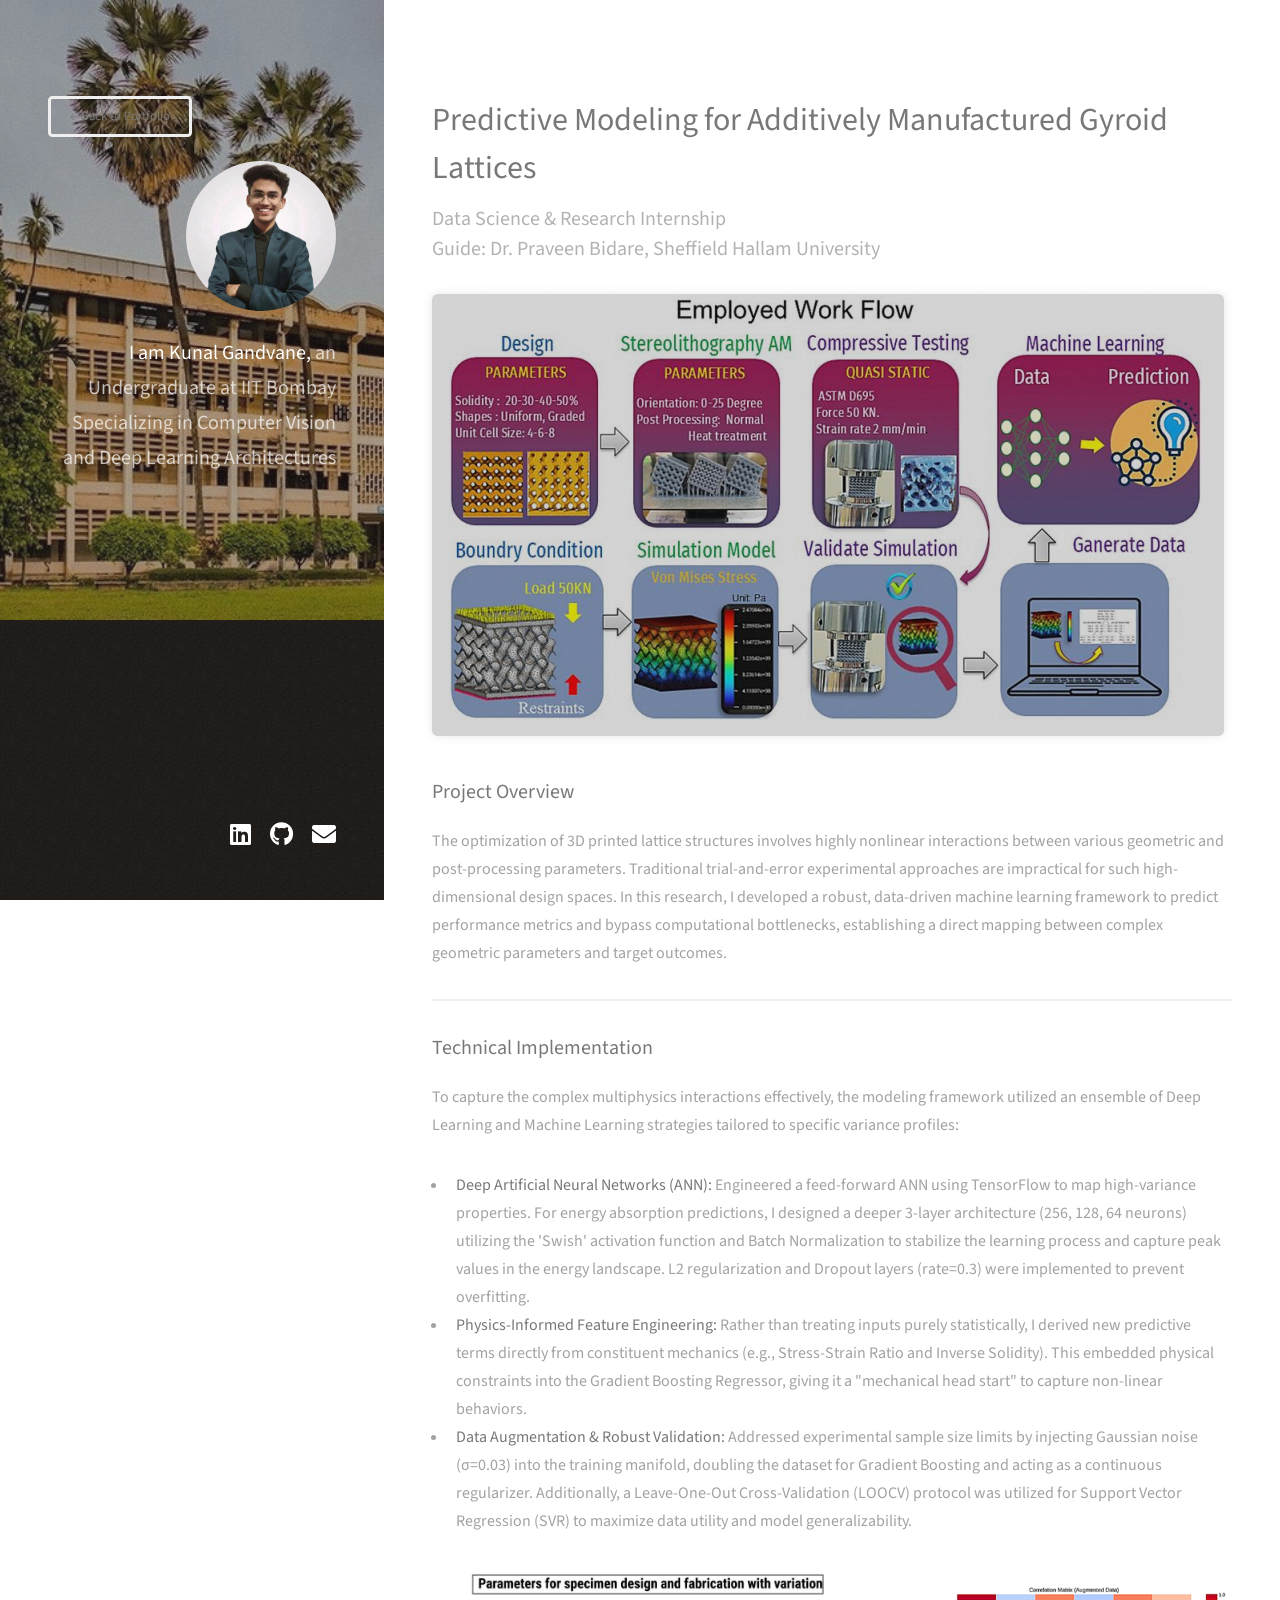
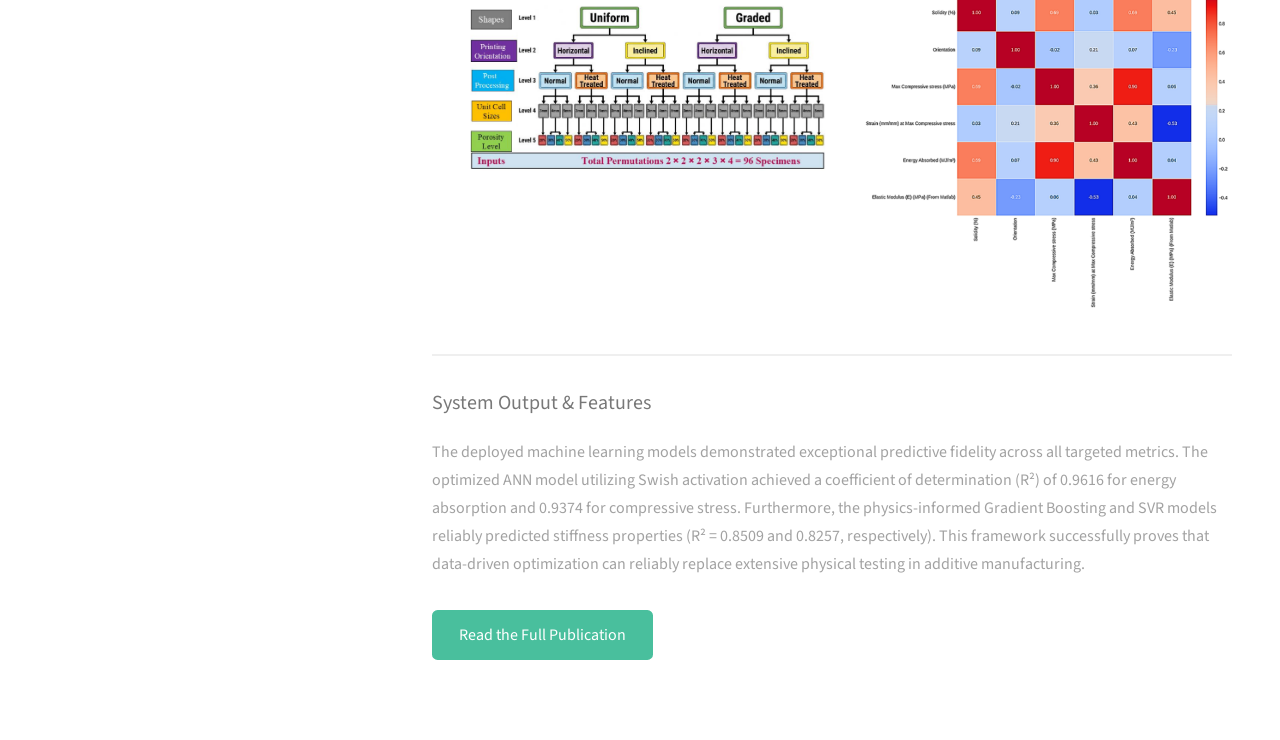
==== gyroid-project.html @ 5ea15cc7 "Moved template files to the root directory" ====
<!DOCTYPE HTML>
<html>
    <head>
        <title>Predictive Modeling for Gyroid Lattices - Kunal Gandvane</title>
        <meta charset="utf-8" />
        <meta name="viewport" content="width=device-width, initial-scale=1, user-scalable=no" />
        <link rel="stylesheet" href="assets/css/main.css" />
    </head>
    <body class="is-preload">

        <header id="header">
            <div class="inner">
                <ul class="actions" style="margin-bottom: 1.5em;">
                    <li><a href="index.html" class="button small">← Back to Portfolio</a></li>
                </ul>
                <a href="index.html" class="image avatar"><img src="images/avatar.png" alt="Kunal Gandvane" style="width: 150px; height: 150px;" /></a>
                <h1><strong>I am Kunal Gandvane,</strong><br />
                an Undergraduate at IIT Bombay<br />
                Specializing in Computer Vision and Deep Learning Architectures</h1>
                <br>
            </div>
        </header>

        <div id="main">
            <section id="one">
                <header class="major">
                    <h2>Predictive Modeling for Additively Manufactured Gyroid Lattices</h2>
                    <p>Data Science & Research Internship<br />
                    Guide: Dr. Praveen Bidare, Sheffield Hallam University</p>
                </header>
                
                <span class="image main" style="margin-bottom: 2em;">
                    <img src="images/gyroid_ml_workflow.png" alt="Machine Learning Workflow for Gyroid Lattices" style="border-radius: 0.35em; box-shadow: 0 0 10px rgba(0,0,0,0.1  );" />
                </span>
                
                <h3>Project Overview</h3>
                <p>The optimization of 3D printed lattice structures involves highly nonlinear interactions between various geometric and post-processing parameters. Traditional trial-and-error experimental approaches are impractical for such high-dimensional design spaces. In this research, I developed a robust, data-driven machine learning framework to predict performance metrics and bypass computational bottlenecks, establishing a direct mapping between complex geometric parameters and target outcomes.</p>
                
                <hr />

                <h3>Technical Implementation</h3>
                <p>To capture the complex multiphysics interactions effectively, the modeling framework utilized an ensemble of Deep Learning and Machine Learning strategies tailored to specific variance profiles:</p>
                
                <ul>
                    <li><strong>Deep Artificial Neural Networks (ANN):</strong> Engineered a feed-forward ANN using TensorFlow to map high-variance properties. For energy absorption predictions, I designed a deeper 3-layer architecture (256, 128, 64 neurons) utilizing the 'Swish' activation function and Batch Normalization to stabilize the learning process and capture peak values in the energy landscape. L2 regularization and Dropout layers (rate=0.3) were implemented to prevent overfitting.</li>
                    <li><strong>Physics-Informed Feature Engineering:</strong> Rather than treating inputs purely statistically, I derived new predictive terms directly from constituent mechanics (e.g., Stress-Strain Ratio and Inverse Solidity). This embedded physical constraints into the Gradient Boosting Regressor, giving it a "mechanical head start" to capture non-linear behaviors.</li>
                    <li><strong>Data Augmentation & Robust Validation:</strong> Addressed experimental sample size limits by injecting Gaussian noise (&sigma;=0.03) into the training manifold, doubling the dataset for Gradient Boosting and acting as a continuous regularizer. Additionally, a Leave-One-Out Cross-Validation (LOOCV) protocol was utilized for Support Vector Regression (SVR) to maximize data utility and model generalizability.</li>
                </ul>

                <div class="row" style="margin: 2em 0;">
                    <div class="col-6 col-12-small">
                        <img src="images/winter.png" alt="ANN Architecture Schematic" style="width: 100%; border-radius: 0.35em;" />
                    </div>
                    <div class="col-6 col-12-small">
                        <img src="images/wint.png" alt="Pearson Correlation Matrix" style="width: 100%; border-radius: 0.35em;" />
                    </div>
                </div>

                <hr />

                <h3>System Output & Features</h3>
                <p>The deployed machine learning models demonstrated exceptional predictive fidelity across all targeted metrics. The optimized ANN model utilizing Swish activation achieved a coefficient of determination (R&sup2;) of 0.9616 for energy absorption and 0.9374 for compressive stress. Furthermore, the physics-informed Gradient Boosting and SVR models reliably predicted stiffness properties (R&sup2; = 0.8509 and 0.8257, respectively). This framework successfully proves that data-driven optimization can reliably replace extensive physical testing in additive manufacturing.</p>

                <ul class="actions">
                    <li><a href="#" class="button primary">Read the Full Publication</a></li>
                </ul>
            </section>
        </div>

        <footer id="footer">
            <div class="inner">
                <ul class="icons">
                    <li><a href="https://linkedin.com/in/kunal-gandvane-b28062346" target="_blank" class="icon brands fa-linkedin"><span class="label">LinkedIn</span></a></li>
                    <li><a href="https://github.com/webserver105" target="_blank" class="icon brands fa-github"><span class="label">Github</span></a></li>
                    <li><a href="mailto:kunal7sr@gmail.com" class="icon solid fa-envelope"><span class="label">Email</span></a></li>
                </ul>
            </div>
        </footer>

        <script src="assets/js/jquery.min.js"></script>
        <script src="assets/js/jquery.poptrox.min.js"></script>
        <script src="assets/js/browser.min.js"></script>
        <script src="assets/js/breakpoints.min.js"></script>
        <script src="assets/js/util.js"></script>
        <script src="assets/js/main.js"></script>

    </body>
</html>
---- assets/css/main.css ----
@import url("fontawesome-all.min.css");
@import url("https://fonts.googleapis.com/css?family=Source+Sans+Pro:400,400italic");

/*
	Strata by HTML5 UP
	html5up.net | @ajlkn
	Free for personal and commercial use under the CCA 3.0 license (html5up.net/license)
*/

html, body, div, span, applet, object,
iframe, h1, h2, h3, h4, h5, h6, p, blockquote,
pre, a, abbr, acronym, address, big, cite,
code, del, dfn, em, img, ins, kbd, q, s, samp,
small, strike, strong, sub, sup, tt, var, b,
u, i, center, dl, dt, dd, ol, ul, li, fieldset,
form, label, legend, table, caption, tbody,
tfoot, thead, tr, th, td, article, aside,
canvas, details, embed, figure, figcaption,
footer, header, hgroup, menu, nav, output, ruby,
section, summary, time, mark, audio, video {
	margin: 0;
	padding: 0;
	border: 0;
	font-size: 100%;
	font: inherit;
	vertical-align: baseline;}

article, aside, details, figcaption, figure,
footer, header, hgroup, menu, nav, section {
	display: block;}

body {
	line-height: 1;
}

ol, ul {
	list-style: none;
}

blockquote, q {
	quotes: none;
}

	blockquote:before, blockquote:after, q:before, q:after {
		content: '';
		content: none;
	}

table {
	border-collapse: collapse;
	border-spacing: 0;
}

body {
	-webkit-text-size-adjust: none;
}

mark {
	background-color: transparent;
	color: inherit;
}

input::-moz-focus-inner {
	border: 0;
	padding: 0;
}

input, select, textarea {
	-moz-appearance: none;
	-webkit-appearance: none;
	-ms-appearance: none;
	appearance: none;
}

/* Basic */

	html {
		box-sizing: border-box;
	}

	*, *:before, *:after {
		box-sizing: inherit;
	}

	body {
		background: #fff;
	}

		body.is-preload *, body.is-preload *:before, body.is-preload *:after {
			-moz-animation: none !important;
			-webkit-animation: none !important;
			-ms-animation: none !important;
			animation: none !important;
			-moz-transition: none !important;
			-webkit-transition: none !important;
			-ms-transition: none !important;
			transition: none !important;
		}

	body, input, select, textarea {
		color: #a2a2a2;
		font-family: "Source Sans Pro", Helvetica, sans-serif;
		font-size: 16pt;
		font-weight: 400;
		line-height: 1.75em;
	}

	a {
		-moz-transition: color 0.2s ease-in-out, border-color 0.2s ease-in-out;
		-webkit-transition: color 0.2s ease-in-out, border-color 0.2s ease-in-out;
		-ms-transition: color 0.2s ease-in-out, border-color 0.2s ease-in-out;
		transition: color 0.2s ease-in-out, border-color 0.2s ease-in-out;
		border-bottom: dotted 1px;
		color: #49bf9d;
		text-decoration: none;
	}

		a:hover {
			border-bottom-color: transparent;
			color: #49bf9d !important;
			text-decoration: none;
		}

	strong, b {
		color: #787878;
		font-weight: 400;
	}

	em, i {
		font-style: italic;
	}

	p {
		margin: 0 0 2em 0;
	}

	h1, h2, h3, h4, h5, h6 {
		color: #787878;
		font-weight: 400;
		line-height: 1em;
		margin: 0 0 1em 0;
	}

		h1 a, h2 a, h3 a, h4 a, h5 a, h6 a {
			color: inherit;
			text-decoration: none;
		}

	h1 {
		font-size: 2em;
		line-height: 1.5em;
	}

	h2 {
		font-size: 1.5em;
		line-height: 1.5em;
	}

	h3 {
		font-size: 1.25em;
		line-height: 1.5em;
	}

	h4 {
		font-size: 1.1em;
		line-height: 1.5em;
	}

	h5 {
		font-size: 0.9em;
		line-height: 1.5em;
	}

	h6 {
		font-size: 0.7em;
		line-height: 1.5em;
	}

	sub {
		font-size: 0.8em;
		position: relative;
		top: 0.5em;
	}

	sup {
		font-size: 0.8em;
		position: relative;
		top: -0.5em;
	}

	hr {
		border: 0;
		border-bottom: solid 2px #efefef;
		margin: 2em 0;
	}

		hr.major {
			margin: 3em 0;
		}

	blockquote {
		border-left: solid 6px #efefef;
		font-style: italic;
		margin: 0 0 2em 0;
		padding: 0.5em 0 0.5em 1.5em;
	}

	code {
		background: #f7f7f7;
		border-radius: 0.35em;
		border: solid 2px #efefef;
		font-family: "Courier New", monospace;
		font-size: 0.9em;
		margin: 0 0.25em;
		padding: 0.25em 0.65em;
	}

	pre {
		-webkit-overflow-scrolling: touch;
		font-family: "Courier New", monospace;
		font-size: 0.9em;
		margin: 0 0 2em 0;
	}

		pre code {
			display: block;
			line-height: 1.75em;
			padding: 1em 1.5em;
			overflow-x: auto;
		}

	.align-left {
		text-align: left;
	}

	.align-center {
		text-align: center;
	}

	.align-right {
		text-align: right;
	}

/* Container */

	.container {
		margin: 0 auto;
		max-width: calc(100% - 4em);
		width: 100%;
	}

		.container.xsmall {
			width: 25%;
		}

		.container.small {
			width: 50%;
		}

		.container.medium {
			width: 75%;
		}

		.container.large {
			width: 125%;
		}

		.container.xlarge {
			width: 150%;
		}

		.container.max {
			width: 100%;
		}

		@media screen and (max-width: 980px) {

			.container {
				width: 100% !important;
				max-width: 100% !important;
			}

		}

		@media screen and (max-width: 480px) {

			.container {
				max-width: calc(100% - 3em);
			}

		}

/* Row */

	.row {
		display: flex;
		flex-wrap: wrap;
		box-sizing: border-box;
		align-items: stretch;
	}

		.row > * {
			box-sizing: border-box;
		}

		.row.gtr-uniform > * > :last-child {
			margin-bottom: 0;
		}

		.row.aln-left {
			justify-content: flex-start;
		}

		.row.aln-center {
			justify-content: center;
		}

		.row.aln-right {
			justify-content: flex-end;
		}

		.row.aln-top {
			align-items: flex-start;
		}

		.row.aln-middle {
			align-items: center;
		}

		.row.aln-bottom {
			align-items: flex-end;
		}

		.row > .imp {
			order: -1;
		}

		.row > .col-1 {
			width: 8.33333%;
		}

		.row > .off-1 {
			margin-left: 8.33333%;
		}

		.row > .col-2 {
			width: 16.66667%;
		}

		.row > .off-2 {
			margin-left: 16.66667%;
		}

		.row > .col-3 {
			width: 25%;
		}

		.row > .off-3 {
			margin-left: 25%;
		}

		.row > .col-4 {
			width: 33.33333%;
		}

		.row > .off-4 {
			margin-left: 33.33333%;
		}

		.row > .col-5 {
			width: 41.66667%;
		}

		.row > .off-5 {
			margin-left: 41.66667%;
		}

		.row > .col-6 {
			width: 50%;
		}

		.row > .off-6 {
			margin-left: 50%;
		}

		.row > .col-7 {
			width: 58.33333%;
		}

		.row > .off-7 {
			margin-left: 58.33333%;
		}

		.row > .col-8 {
			width: 66.66667%;
		}

		.row > .off-8 {
			margin-left: 66.66667%;
		}

		.row > .col-9 {
			width: 75%;
		}

		.row > .off-9 {
			margin-left: 75%;
		}

		.row > .col-10 {
			width: 83.33333%;
		}

		.row > .off-10 {
			margin-left: 83.33333%;
		}

		.row > .col-11 {
			width: 91.66667%;
		}

		.row > .off-11 {
			margin-left: 91.66667%;
		}

		.row > .col-12 {
			width: 100%;
		}

		.row > .off-12 {
			margin-left: 100%;
		}

		.row.gtr-0 {
			margin-top: 0;
			margin-left: 0em;
		}

			.row.gtr-0 > * {
				padding: 0 0 0 0em;
			}

			.row.gtr-0.gtr-uniform {
				margin-top: 0em;
			}

				.row.gtr-0.gtr-uniform > * {
					padding-top: 0em;
				}

		.row.gtr-25 {
			margin-top: 0;
			margin-left: -0.625em;
		}

			.row.gtr-25 > * {
				padding: 0 0 0 0.625em;
			}

			.row.gtr-25.gtr-uniform {
				margin-top: -0.625em;
			}

				.row.gtr-25.gtr-uniform > * {
					padding-top: 0.625em;
				}

		.row.gtr-50 {
			margin-top: 0;
			margin-left: -1.25em;
		}

			.row.gtr-50 > * {
				padding: 0 0 0 1.25em;
			}

			.row.gtr-50.gtr-uniform {
				margin-top: -1.25em;
			}

				.row.gtr-50.gtr-uniform > * {
					padding-top: 1.25em;
				}

		.row {
			margin-top: 0;
			margin-left: -2.5em;
		}

			.row > * {
				padding: 0 0 0 2.5em;
			}

			.row.gtr-uniform {
				margin-top: -2.5em;
			}

				.row.gtr-uniform > * {
					padding-top: 2.5em;
				}

		.row.gtr-150 {
			margin-top: 0;
			margin-left: -3.75em;
		}

			.row.gtr-150 > * {
				padding: 0 0 0 3.75em;
			}

			.row.gtr-150.gtr-uniform {
				margin-top: -3.75em;
			}

				.row.gtr-150.gtr-uniform > * {
					padding-top: 3.75em;
				}

		.row.gtr-200 {
			margin-top: 0;
			margin-left: -5em;
		}

			.row.gtr-200 > * {
				padding: 0 0 0 5em;
			}

			.row.gtr-200.gtr-uniform {
				margin-top: -5em;
			}

				.row.gtr-200.gtr-uniform > * {
					padding-top: 5em;
				}

		@media screen and (max-width: 1800px) {

			.row {
				display: flex;
				flex-wrap: wrap;
				box-sizing: border-box;
				align-items: stretch;
			}

				.row > * {
					box-sizing: border-box;
				}

				.row.gtr-uniform > * > :last-child {
					margin-bottom: 0;
				}

				.row.aln-left {
					justify-content: flex-start;
				}

				.row.aln-center {
					justify-content: center;
				}

				.row.aln-right {
					justify-content: flex-end;
				}

				.row.aln-top {
					align-items: flex-start;
				}

				.row.aln-middle {
					align-items: center;
				}

				.row.aln-bottom {
					align-items: flex-end;
				}

				.row > .imp-xlarge {
					order: -1;
				}

				.row > .col-1-xlarge {
					width: 8.33333%;
				}

				.row > .off-1-xlarge {
					margin-left: 8.33333%;
				}

				.row > .col-2-xlarge {
					width: 16.66667%;
				}

				.row > .off-2-xlarge {
					margin-left: 16.66667%;
				}

				.row > .col-3-xlarge {
					width: 25%;
				}

				.row > .off-3-xlarge {
					margin-left: 25%;
				}

				.row > .col-4-xlarge {
					width: 33.33333%;
				}

				.row > .off-4-xlarge {
					margin-left: 33.33333%;
				}

				.row > .col-5-xlarge {
					width: 41.66667%;
				}

				.row > .off-5-xlarge {
					margin-left: 41.66667%;
				}

				.row > .col-6-xlarge {
					width: 50%;
				}

				.row > .off-6-xlarge {
					margin-left: 50%;
				}

				.row > .col-7-xlarge {
					width: 58.33333%;
				}

				.row > .off-7-xlarge {
					margin-left: 58.33333%;
				}

				.row > .col-8-xlarge {
					width: 66.66667%;
				}

				.row > .off-8-xlarge {
					margin-left: 66.66667%;
				}

				.row > .col-9-xlarge {
					width: 75%;
				}

				.row > .off-9-xlarge {
					margin-left: 75%;
				}

				.row > .col-10-xlarge {
					width: 83.33333%;
				}

				.row > .off-10-xlarge {
					margin-left: 83.33333%;
				}

				.row > .col-11-xlarge {
					width: 91.66667%;
				}

				.row > .off-11-xlarge {
					margin-left: 91.66667%;
				}

				.row > .col-12-xlarge {
					width: 100%;
				}

				.row > .off-12-xlarge {
					margin-left: 100%;
				}

				.row.gtr-0 {
					margin-top: 0;
					margin-left: 0em;
				}

					.row.gtr-0 > * {
						padding: 0 0 0 0em;
					}

					.row.gtr-0.gtr-uniform {
						margin-top: 0em;
					}

						.row.gtr-0.gtr-uniform > * {
							padding-top: 0em;
						}

				.row.gtr-25 {
					margin-top: 0;
					margin-left: -0.625em;
				}

					.row.gtr-25 > * {
						padding: 0 0 0 0.625em;
					}

					.row.gtr-25.gtr-uniform {
						margin-top: -0.625em;
					}

						.row.gtr-25.gtr-uniform > * {
							padding-top: 0.625em;
						}

				.row.gtr-50 {
					margin-top: 0;
					margin-left: -1.25em;
				}

					.row.gtr-50 > * {
						padding: 0 0 0 1.25em;
					}

					.row.gtr-50.gtr-uniform {
						margin-top: -1.25em;
					}

						.row.gtr-50.gtr-uniform > * {
							padding-top: 1.25em;
						}

				.row {
					margin-top: 0;
					margin-left: -2.5em;
				}

					.row > * {
						padding: 0 0 0 2.5em;
					}

					.row.gtr-uniform {
						margin-top: -2.5em;
					}

						.row.gtr-uniform > * {
							padding-top: 2.5em;
						}

				.row.gtr-150 {
					margin-top: 0;
					margin-left: -3.75em;
				}

					.row.gtr-150 > * {
						padding: 0 0 0 3.75em;
					}

					.row.gtr-150.gtr-uniform {
						margin-top: -3.75em;
					}

						.row.gtr-150.gtr-uniform > * {
							padding-top: 3.75em;
						}

				.row.gtr-200 {
					margin-top: 0;
					margin-left: -5em;
				}

					.row.gtr-200 > * {
						padding: 0 0 0 5em;
					}

					.row.gtr-200.gtr-uniform {
						margin-top: -5em;
					}

						.row.gtr-200.gtr-uniform > * {
							padding-top: 5em;
						}

		}

		@media screen and (max-width: 1280px) {

			.row {
				display: flex;
				flex-wrap: wrap;
				box-sizing: border-box;
				align-items: stretch;
			}

				.row > * {
					box-sizing: border-box;
				}

				.row.gtr-uniform > * > :last-child {
					margin-bottom: 0;
				}

				.row.aln-left {
					justify-content: flex-start;
				}

				.row.aln-center {
					justify-content: center;
				}

				.row.aln-right {
					justify-content: flex-end;
				}

				.row.aln-top {
					align-items: flex-start;
				}

				.row.aln-middle {
					align-items: center;
				}

				.row.aln-bottom {
					align-items: flex-end;
				}

				.row > .imp-large {
					order: -1;
				}

				.row > .col-1-large {
					width: 8.33333%;
				}

				.row > .off-1-large {
					margin-left: 8.33333%;
				}

				.row > .col-2-large {
					width: 16.66667%;
				}

				.row > .off-2-large {
					margin-left: 16.66667%;
				}

				.row > .col-3-large {
					width: 25%;
				}

				.row > .off-3-large {
					margin-left: 25%;
				}

				.row > .col-4-large {
					width: 33.33333%;
				}

				.row > .off-4-large {
					margin-left: 33.33333%;
				}

				.row > .col-5-large {
					width: 41.66667%;
				}

				.row > .off-5-large {
					margin-left: 41.66667%;
				}

				.row > .col-6-large {
					width: 50%;
				}

				.row > .off-6-large {
					margin-left: 50%;
				}

				.row > .col-7-large {
					width: 58.33333%;
				}

				.row > .off-7-large {
					margin-left: 58.33333%;
				}

				.row > .col-8-large {
					width: 66.66667%;
				}

				.row > .off-8-large {
					margin-left: 66.66667%;
				}

				.row > .col-9-large {
					width: 75%;
				}

				.row > .off-9-large {
					margin-left: 75%;
				}

				.row > .col-10-large {
					width: 83.33333%;
				}

				.row > .off-10-large {
					margin-left: 83.33333%;
				}

				.row > .col-11-large {
					width: 91.66667%;
				}

				.row > .off-11-large {
					margin-left: 91.66667%;
				}

				.row > .col-12-large {
					width: 100%;
				}

				.row > .off-12-large {
					margin-left: 100%;
				}

				.row.gtr-0 {
					margin-top: 0;
					margin-left: 0em;
				}

					.row.gtr-0 > * {
						padding: 0 0 0 0em;
					}

					.row.gtr-0.gtr-uniform {
						margin-top: 0em;
					}

						.row.gtr-0.gtr-uniform > * {
							padding-top: 0em;
						}

				.row.gtr-25 {
					margin-top: 0;
					margin-left: -0.5em;
				}

					.row.gtr-25 > * {
						padding: 0 0 0 0.5em;
					}

					.row.gtr-25.gtr-uniform {
						margin-top: -0.5em;
					}

						.row.gtr-25.gtr-uniform > * {
							padding-top: 0.5em;
						}

				.row.gtr-50 {
					margin-top: 0;
					margin-left: -1em;
				}

					.row.gtr-50 > * {
						padding: 0 0 0 1em;
					}

					.row.gtr-50.gtr-uniform {
						margin-top: -1em;
					}

						.row.gtr-50.gtr-uniform > * {
							padding-top: 1em;
						}

				.row {
					margin-top: 0;
					margin-left: -2em;
				}

					.row > * {
						padding: 0 0 0 2em;
					}

					.row.gtr-uniform {
						margin-top: -2em;
					}

						.row.gtr-uniform > * {
							padding-top: 2em;
						}

				.row.gtr-150 {
					margin-top: 0;
					margin-left: -3em;
				}

					.row.gtr-150 > * {
						padding: 0 0 0 3em;
					}

					.row.gtr-150.gtr-uniform {
						margin-top: -3em;
					}

						.row.gtr-150.gtr-uniform > * {
							padding-top: 3em;
						}

				.row.gtr-200 {
					margin-top: 0;
					margin-left: -4em;
				}

					.row.gtr-200 > * {
						padding: 0 0 0 4em;
					}

					.row.gtr-200.gtr-uniform {
						margin-top: -4em;
					}

						.row.gtr-200.gtr-uniform > * {
							padding-top: 4em;
						}

		}

		@media screen and (max-width: 980px) {

			.row {
				display: flex;
				flex-wrap: wrap;
				box-sizing: border-box;
				align-items: stretch;
			}

				.row > * {
					box-sizing: border-box;
				}

				.row.gtr-uniform > * > :last-child {
					margin-bottom: 0;
				}

				.row.aln-left {
					justify-content: flex-start;
				}

				.row.aln-center {
					justify-content: center;
				}

				.row.aln-right {
					justify-content: flex-end;
				}

				.row.aln-top {
					align-items: flex-start;
				}

				.row.aln-middle {
					align-items: center;
				}

				.row.aln-bottom {
					align-items: flex-end;
				}

				.row > .imp-medium {
					order: -1;
				}

				.row > .col-1-medium {
					width: 8.33333%;
				}

				.row > .off-1-medium {
					margin-left: 8.33333%;
				}

				.row > .col-2-medium {
					width: 16.66667%;
				}

				.row > .off-2-medium {
					margin-left: 16.66667%;
				}

				.row > .col-3-medium {
					width: 25%;
				}

				.row > .off-3-medium {
					margin-left: 25%;
				}

				.row > .col-4-medium {
					width: 33.33333%;
				}

				.row > .off-4-medium {
					margin-left: 33.33333%;
				}

				.row > .col-5-medium {
					width: 41.66667%;
				}

				.row > .off-5-medium {
					margin-left: 41.66667%;
				}

				.row > .col-6-medium {
					width: 50%;
				}

				.row > .off-6-medium {
					margin-left: 50%;
				}

				.row > .col-7-medium {
					width: 58.33333%;
				}

				.row > .off-7-medium {
					margin-left: 58.33333%;
				}

				.row > .col-8-medium {
					width: 66.66667%;
				}

				.row > .off-8-medium {
					margin-left: 66.66667%;
				}

				.row > .col-9-medium {
					width: 75%;
				}

				.row > .off-9-medium {
					margin-left: 75%;
				}

				.row > .col-10-medium {
					width: 83.33333%;
				}

				.row > .off-10-medium {
					margin-left: 83.33333%;
				}

				.row > .col-11-medium {
					width: 91.66667%;
				}

				.row > .off-11-medium {
					margin-left: 91.66667%;
				}

				.row > .col-12-medium {
					width: 100%;
				}

				.row > .off-12-medium {
					margin-left: 100%;
				}

				.row.gtr-0 {
					margin-top: 0;
					margin-left: 0em;
				}

					.row.gtr-0 > * {
						padding: 0 0 0 0em;
					}

					.row.gtr-0.gtr-uniform {
						margin-top: 0em;
					}

						.row.gtr-0.gtr-uniform > * {
							padding-top: 0em;
						}

				.row.gtr-25 {
					margin-top: 0;
					margin-left: -0.5em;
				}

					.row.gtr-25 > * {
						padding: 0 0 0 0.5em;
					}

					.row.gtr-25.gtr-uniform {
						margin-top: -0.5em;
					}

						.row.gtr-25.gtr-uniform > * {
							padding-top: 0.5em;
						}

				.row.gtr-50 {
					margin-top: 0;
					margin-left: -1em;
				}

					.row.gtr-50 > * {
						padding: 0 0 0 1em;
					}

					.row.gtr-50.gtr-uniform {
						margin-top: -1em;
					}

						.row.gtr-50.gtr-uniform > * {
							padding-top: 1em;
						}

				.row {
					margin-top: 0;
					margin-left: -2em;
				}

					.row > * {
						padding: 0 0 0 2em;
					}

					.row.gtr-uniform {
						margin-top: -2em;
					}

						.row.gtr-uniform > * {
							padding-top: 2em;
						}

				.row.gtr-150 {
					margin-top: 0;
					margin-left: -3em;
				}

					.row.gtr-150 > * {
						padding: 0 0 0 3em;
					}

					.row.gtr-150.gtr-uniform {
						margin-top: -3em;
					}

						.row.gtr-150.gtr-uniform > * {
							padding-top: 3em;
						}

				.row.gtr-200 {
					margin-top: 0;
					margin-left: -4em;
				}

					.row.gtr-200 > * {
						padding: 0 0 0 4em;
					}

					.row.gtr-200.gtr-uniform {
						margin-top: -4em;
					}

						.row.gtr-200.gtr-uniform > * {
							padding-top: 4em;
						}

		}

		@media screen and (max-width: 736px) {

			.row {
				display: flex;
				flex-wrap: wrap;
				box-sizing: border-box;
				align-items: stretch;
			}

				.row > * {
					box-sizing: border-box;
				}

				.row.gtr-uniform > * > :last-child {
					margin-bottom: 0;
				}

				.row.aln-left {
					justify-content: flex-start;
				}

				.row.aln-center {
					justify-content: center;
				}

				.row.aln-right {
					justify-content: flex-end;
				}

				.row.aln-top {
					align-items: flex-start;
				}

				.row.aln-middle {
					align-items: center;
				}

				.row.aln-bottom {
					align-items: flex-end;
				}

				.row > .imp-small {
					order: -1;
				}

				.row > .col-1-small {
					width: 8.33333%;
				}

				.row > .off-1-small {
					margin-left: 8.33333%;
				}

				.row > .col-2-small {
					width: 16.66667%;
				}

				.row > .off-2-small {
					margin-left: 16.66667%;
				}

				.row > .col-3-small {
					width: 25%;
				}

				.row > .off-3-small {
					margin-left: 25%;
				}

				.row > .col-4-small {
					width: 33.33333%;
				}

				.row > .off-4-small {
					margin-left: 33.33333%;
				}

				.row > .col-5-small {
					width: 41.66667%;
				}

				.row > .off-5-small {
					margin-left: 41.66667%;
				}

				.row > .col-6-small {
					width: 50%;
				}

				.row > .off-6-small {
					margin-left: 50%;
				}

				.row > .col-7-small {
					width: 58.33333%;
				}

				.row > .off-7-small {
					margin-left: 58.33333%;
				}

				.row > .col-8-small {
					width: 66.66667%;
				}

				.row > .off-8-small {
					margin-left: 66.66667%;
				}

				.row > .col-9-small {
					width: 75%;
				}

				.row > .off-9-small {
					margin-left: 75%;
				}

				.row > .col-10-small {
					width: 83.33333%;
				}

				.row > .off-10-small {
					margin-left: 83.33333%;
				}

				.row > .col-11-small {
					width: 91.66667%;
				}

				.row > .off-11-small {
					margin-left: 91.66667%;
				}

				.row > .col-12-small {
					width: 100%;
				}

				.row > .off-12-small {
					margin-left: 100%;
				}

				.row.gtr-0 {
					margin-top: 0;
					margin-left: 0em;
				}

					.row.gtr-0 > * {
						padding: 0 0 0 0em;
					}

					.row.gtr-0.gtr-uniform {
						margin-top: 0em;
					}

						.row.gtr-0.gtr-uniform > * {
							padding-top: 0em;
						}

				.row.gtr-25 {
					margin-top: 0;
					margin-left: -0.375em;
				}

					.row.gtr-25 > * {
						padding: 0 0 0 0.375em;
					}

					.row.gtr-25.gtr-uniform {
						margin-top: -0.375em;
					}

						.row.gtr-25.gtr-uniform > * {
							padding-top: 0.375em;
						}

				.row.gtr-50 {
					margin-top: 0;
					margin-left: -0.75em;
				}

					.row.gtr-50 > * {
						padding: 0 0 0 0.75em;
					}

					.row.gtr-50.gtr-uniform {
						margin-top: -0.75em;
					}

						.row.gtr-50.gtr-uniform > * {
							padding-top: 0.75em;
						}

				.row {
					margin-top: 0;
					margin-left: -1.5em;
				}

					.row > * {
						padding: 0 0 0 1.5em;
					}

					.row.gtr-uniform {
						margin-top: -1.5em;
					}

						.row.gtr-uniform > * {
							padding-top: 1.5em;
						}

				.row.gtr-150 {
					margin-top: 0;
					margin-left: -2.25em;
				}

					.row.gtr-150 > * {
						padding: 0 0 0 2.25em;
					}

					.row.gtr-150.gtr-uniform {
						margin-top: -2.25em;
					}

						.row.gtr-150.gtr-uniform > * {
							padding-top: 2.25em;
						}

				.row.gtr-200 {
					margin-top: 0;
					margin-left: -3em;
				}

					.row.gtr-200 > * {
						padding: 0 0 0 3em;
					}

					.row.gtr-200.gtr-uniform {
						margin-top: -3em;
					}

						.row.gtr-200.gtr-uniform > * {
							padding-top: 3em;
						}

		}

		@media screen and (max-width: 480px) {

			.row {
				display: flex;
				flex-wrap: wrap;
				box-sizing: border-box;
				align-items: stretch;
			}

				.row > * {
					box-sizing: border-box;
				}

				.row.gtr-uniform > * > :last-child {
					margin-bottom: 0;
				}

				.row.aln-left {
					justify-content: flex-start;
				}

				.row.aln-center {
					justify-content: center;
				}

				.row.aln-right {
					justify-content: flex-end;
				}

				.row.aln-top {
					align-items: flex-start;
				}

				.row.aln-middle {
					align-items: center;
				}

				.row.aln-bottom {
					align-items: flex-end;
				}

				.row > .imp-xsmall {
					order: -1;
				}

				.row > .col-1-xsmall {
					width: 8.33333%;
				}

				.row > .off-1-xsmall {
					margin-left: 8.33333%;
				}

				.row > .col-2-xsmall {
					width: 16.66667%;
				}

				.row > .off-2-xsmall {
					margin-left: 16.66667%;
				}

				.row > .col-3-xsmall {
					width: 25%;
				}

				.row > .off-3-xsmall {
					margin-left: 25%;
				}

				.row > .col-4-xsmall {
					width: 33.33333%;
				}

				.row > .off-4-xsmall {
					margin-left: 33.33333%;
				}

				.row > .col-5-xsmall {
					width: 41.66667%;
				}

				.row > .off-5-xsmall {
					margin-left: 41.66667%;
				}

				.row > .col-6-xsmall {
					width: 50%;
				}

				.row > .off-6-xsmall {
					margin-left: 50%;
				}

				.row > .col-7-xsmall {
					width: 58.33333%;
				}

				.row > .off-7-xsmall {
					margin-left: 58.33333%;
				}

				.row > .col-8-xsmall {
					width: 66.66667%;
				}

				.row > .off-8-xsmall {
					margin-left: 66.66667%;
				}

				.row > .col-9-xsmall {
					width: 75%;
				}

				.row > .off-9-xsmall {
					margin-left: 75%;
				}

				.row > .col-10-xsmall {
					width: 83.33333%;
				}

				.row > .off-10-xsmall {
					margin-left: 83.33333%;
				}

				.row > .col-11-xsmall {
					width: 91.66667%;
				}

				.row > .off-11-xsmall {
					margin-left: 91.66667%;
				}

				.row > .col-12-xsmall {
					width: 100%;
				}

				.row > .off-12-xsmall {
					margin-left: 100%;
				}

				.row.gtr-0 {
					margin-top: 0;
					margin-left: 0em;
				}

					.row.gtr-0 > * {
						padding: 0 0 0 0em;
					}

					.row.gtr-0.gtr-uniform {
						margin-top: 0em;
					}

						.row.gtr-0.gtr-uniform > * {
							padding-top: 0em;
						}

				.row.gtr-25 {
					margin-top: 0;
					margin-left: -0.375em;
				}

					.row.gtr-25 > * {
						padding: 0 0 0 0.375em;
					}

					.row.gtr-25.gtr-uniform {
						margin-top: -0.375em;
					}

						.row.gtr-25.gtr-uniform > * {
							padding-top: 0.375em;
						}

				.row.gtr-50 {
					margin-top: 0;
					margin-left: -0.75em;
				}

					.row.gtr-50 > * {
						padding: 0 0 0 0.75em;
					}

					.row.gtr-50.gtr-uniform {
						margin-top: -0.75em;
					}

						.row.gtr-50.gtr-uniform > * {
							padding-top: 0.75em;
						}

				.row {
					margin-top: 0;
					margin-left: -1.5em;
				}

					.row > * {
						padding: 0 0 0 1.5em;
					}

					.row.gtr-uniform {
						margin-top: -1.5em;
					}

						.row.gtr-uniform > * {
							padding-top: 1.5em;
						}

				.row.gtr-150 {
					margin-top: 0;
					margin-left: -2.25em;
				}

					.row.gtr-150 > * {
						padding: 0 0 0 2.25em;
					}

					.row.gtr-150.gtr-uniform {
						margin-top: -2.25em;
					}

						.row.gtr-150.gtr-uniform > * {
							padding-top: 2.25em;
						}

				.row.gtr-200 {
					margin-top: 0;
					margin-left: -3em;
				}

					.row.gtr-200 > * {
						padding: 0 0 0 3em;
					}

					.row.gtr-200.gtr-uniform {
						margin-top: -3em;
					}

						.row.gtr-200.gtr-uniform > * {
							padding-top: 3em;
						}

		}

/* Section/Article */

	section.special, article.special {
		text-align: center;
	}

	header p {
		color: #b2b2b2;
		position: relative;
		margin: 0 0 1.5em 0;
	}

	header h2 + p {
		font-size: 1.25em;
		margin-top: -1em;
		line-height: 1.5em;
	}

	header h3 + p {
		font-size: 1.1em;
		margin-top: -0.8em;
		line-height: 1.5em;
	}

	header h4 + p,
	header h5 + p,
	header h6 + p {
		font-size: 0.9em;
		margin-top: -0.6em;
		line-height: 1.5em;
	}

	header.major h2 {
		font-size: 2em;
	}

/* Form */

	form {
		margin: 0 0 2em 0;
	}

	label {
		color: #787878;
		display: block;
		font-size: 0.9em;
		font-weight: 400;
		margin: 0 0 1em 0;
	}

	input[type="text"],
	input[type="password"],
	input[type="email"],
	select,
	textarea {
		-moz-appearance: none;
		-webkit-appearance: none;
		-ms-appearance: none;
		appearance: none;
		background: #f7f7f7;
		border-radius: 0.35em;
		border: solid 2px transparent;
		color: inherit;
		display: block;
		outline: 0;
		padding: 0 0.75em;
		text-decoration: none;
		width: 100%;
	}

		input[type="text"]:invalid,
		input[type="password"]:invalid,
		input[type="email"]:invalid,
		select:invalid,
		textarea:invalid {
			box-shadow: none;
		}

		input[type="text"]:focus,
		input[type="password"]:focus,
		input[type="email"]:focus,
		select:focus,
		textarea:focus {
			border-color: #49bf9d;
		}

	select {
		background-image: url("data:image/svg+xml;charset=utf8,%3Csvg xmlns='http://www.w3.org/2000/svg' width='40' height='40' preserveAspectRatio='none' viewBox='0 0 40 40'%3E%3Cpath d='M9.4,12.3l10.4,10.4l10.4-10.4c0.2-0.2,0.5-0.4,0.9-0.4c0.3,0,0.6,0.1,0.9,0.4l3.3,3.3c0.2,0.2,0.4,0.5,0.4,0.9 c0,0.4-0.1,0.6-0.4,0.9L20.7,31.9c-0.2,0.2-0.5,0.4-0.9,0.4c-0.3,0-0.6-0.1-0.9-0.4L4.3,17.3c-0.2-0.2-0.4-0.5-0.4-0.9 c0-0.4,0.1-0.6,0.4-0.9l3.3-3.3c0.2-0.2,0.5-0.4,0.9-0.4S9.1,12.1,9.4,12.3z' fill='%23dfdfdf' /%3E%3C/svg%3E");
		background-size: 1.25rem;
		background-repeat: no-repeat;
		background-position: calc(100% - 1rem) center;
		height: 2.75em;
		padding-right: 2.75em;
		text-overflow: ellipsis;
	}

		select option {
			color: #787878;
			background: #fff;
		}

		select:focus::-ms-value {
			background-color: transparent;
		}

		select::-ms-expand {
			display: none;
		}

	input[type="text"],
	input[type="password"],
	input[type="email"],
	select {
		height: 2.75em;
	}

	textarea {
		padding: 0.75em;
	}

	input[type="checkbox"],
	input[type="radio"] {
		-moz-appearance: none;
		-webkit-appearance: none;
		-ms-appearance: none;
		appearance: none;
		display: block;
		float: left;
		margin-right: -2em;
		opacity: 0;
		width: 1em;
		z-index: -1;
	}

		input[type="checkbox"] + label,
		input[type="radio"] + label {
			text-decoration: none;
			color: #a2a2a2;
			cursor: pointer;
			display: inline-block;
			font-size: 1em;
			font-weight: 400;
			padding-left: 2.4em;
			padding-right: 0.75em;
			position: relative;
		}

			input[type="checkbox"] + label:before,
			input[type="radio"] + label:before {
				-moz-osx-font-smoothing: grayscale;
				-webkit-font-smoothing: antialiased;
				display: inline-block;
				font-style: normal;
				font-variant: normal;
				text-rendering: auto;
				line-height: 1;
				text-transform: none !important;
				font-family: 'Font Awesome 5 Free';
				font-weight: 900;
			}

			input[type="checkbox"] + label:before,
			input[type="radio"] + label:before {
				background: #f7f7f7;
				border-radius: 0.35em;
				border: solid 2px transparent;
				content: '';
				display: inline-block;
				font-size: 0.8em;
				height: 2.0625em;
				left: 0;
				line-height: 1.85625em;
				position: absolute;
				text-align: center;
				top: 0;
				width: 2.0625em;
			}

		input[type="checkbox"]:checked + label:before,
		input[type="radio"]:checked + label:before {
			background: #787878;
			border-color: #787878;
			color: #fff;
			content: '\f00c';
		}

		input[type="checkbox"]:focus + label:before,
		input[type="radio"]:focus + label:before {
			border-color: #49bf9d;
		}

	input[type="checkbox"] + label:before {
		border-radius: 0.35em;
	}

	input[type="radio"] + label:before {
		border-radius: 100%;
	}

	::-webkit-input-placeholder {
		color: #b2b2b2 !important;
		opacity: 1.0;
	}

	:-moz-placeholder {
		color: #b2b2b2 !important;
		opacity: 1.0;
	}

	::-moz-placeholder {
		color: #b2b2b2 !important;
		opacity: 1.0;
	}

	:-ms-input-placeholder {
		color: #b2b2b2 !important;
		opacity: 1.0;
	}

/* Box */

	.box {
		border-radius: 0.35em;
		border: solid 2px #efefef;
		margin-bottom: 2em;
		padding: 1.5em;
	}

		.box > :last-child,
		.box > :last-child > :last-child,
		.box > :last-child > :last-child > :last-child {
			margin-bottom: 0;
		}

		.box.alt {
			border: 0;
			border-radius: 0;
			padding: 0;
		}

/* Icon */

	.icon {
		text-decoration: none;
		border-bottom: none;
		position: relative;
	}

		.icon:before {
			-moz-osx-font-smoothing: grayscale;
			-webkit-font-smoothing: antialiased;
			display: inline-block;
			font-style: normal;
			font-variant: normal;
			text-rendering: auto;
			line-height: 1;
			text-transform: none !important;
			font-family: 'Font Awesome 5 Free';
			font-weight: 400;
		}

		.icon > .label {
			display: none;
		}

		.icon:before {
			line-height: inherit;
		}

		.icon.solid:before {
			font-weight: 900;
		}

		.icon.brands:before {
			font-family: 'Font Awesome 5 Brands';
		}

/* Image */

	.image {
		border-radius: 0.35em;
		border: 0;
		display: inline-block;
		position: relative;
	}

		.image:before {
			-moz-transition: opacity 0.2s ease-in-out;
			-webkit-transition: opacity 0.2s ease-in-out;
			-ms-transition: opacity 0.2s ease-in-out;
			transition: opacity 0.2s ease-in-out;
			background: url("images/overlay.png");
			border-radius: 0.35em;
			content: '';
			display: block;
			height: 100%;
			left: 0;
			opacity: 0.5;
			position: absolute;
			top: 0;
			width: 100%;
		}

		.image.thumb {
			text-align: center;
		}

			.image.thumb:after {
				-moz-transition: opacity 0.2s ease-in-out;
				-webkit-transition: opacity 0.2s ease-in-out;
				-ms-transition: opacity 0.2s ease-in-out;
				transition: opacity 0.2s ease-in-out;
				border-radius: 0.35em;
				border: solid 3px rgba(255, 255, 255, 0.5);
				color: #fff;
				content: 'View';
				display: inline-block;
				font-size: 0.8em;
				font-weight: 400;
				left: 50%;
				line-height: 2.25em;
				margin: -1.25em 0 0 -3em;
				opacity: 0;
				padding: 0 1.5em;
				position: absolute;
				text-align: center;
				text-decoration: none;
				top: 50%;
				white-space: nowrap;
			}

			.image.thumb:hover:after {
				opacity: 1.0;
			}

			.image.thumb:hover:before {
				background: url("images/overlay.png"), url("images/overlay.png");
				opacity: 1.0;
			}

		.image img {
			border-radius: 0.35em;
			display: block;
		}

		.image.left {
			float: left;
			margin: 0 1.5em 1em 0;
			top: 0.25em;
		}

		.image.right {
			float: right;
			margin: 0 0 1em 1.5em;
			top: 0.25em;
		}

		.image.left, .image.right {
			max-width: 40%;
		}

			.image.left img, .image.right img {
				width: 100%;
			}

		.image.fit {
			display: block;
			margin: 0 0 2em 0;
			width: 100%;
		}

			.image.fit img {
				width: 100%;
			}

		.image.avatar {
			border-radius: 100%;
		}

			.image.avatar:before {
				display: none;
			}

			.image.avatar img {
				border-radius: 100%;
				width: 100%;
				margin-left: -50px;
			}

/* List */

	ol {
		list-style: decimal;
		margin: 0 0 2em 0;
		padding-left: 1.25em;
	}

		ol li {
			padding-left: 0.25em;
		}

	ul {
		list-style: disc;
		margin: 0 0 2em 0;
		padding-left: 1em;
	}

		ul li {
			padding-left: 0.5em;
		}

		ul.alt {
			list-style: none;
			padding-left: 0;
		}

			ul.alt li {
				border-top: solid 2px #efefef;
				padding: 0.5em 0;
			}

				ul.alt li:first-child {
					border-top: 0;
					padding-top: 0;
				}

	dl {
		margin: 0 0 2em 0;
	}

/* Icons */

	ul.icons {
		cursor: default;
		list-style: none;
		padding-left: 0;
	}

		ul.icons li {
			display: inline-block;
			padding: 0 1em 0 0;
		}

			ul.icons li:last-child {
				padding-right: 0;
			}

			ul.icons li .icon:before {
				font-size: 1.5em;
			}

/* Labeled Icons */

	ul.labeled-icons {
		list-style: none;
		padding: 0;
	}

		ul.labeled-icons li {
			line-height: 1.75em;
			margin: 1.5em 0 0 0;
			padding-left: 2.25em;
			position: relative;
		}

			ul.labeled-icons li:first-child {
				margin-top: 0;
			}

			ul.labeled-icons li a {
				color: inherit;
			}

			ul.labeled-icons li h3 {
				color: #b2b2b2;
				left: 0;
				position: absolute;
				text-align: center;
				top: 0;
				width: 1em;
			}

/* Actions */

	ul.actions {
		display: -moz-flex;
		display: -webkit-flex;
		display: -ms-flex;
		display: flex;
		cursor: default;
		list-style: none;
		margin-left: -1em;
		padding-left: 0;
	}

		ul.actions li {
			padding: 0 0 0 1em;
			vertical-align: middle;
		}

		ul.actions.special {
			-moz-justify-content: center;
			-webkit-justify-content: center;
			-ms-justify-content: center;
			justify-content: center;
			width: 100%;
			margin-left: 0;
		}

			ul.actions.special li:first-child {
				padding-left: 0;
			}

		ul.actions.stacked {
			-moz-flex-direction: column;
			-webkit-flex-direction: column;
			-ms-flex-direction: column;
			flex-direction: column;
			margin-left: 0;
		}

			ul.actions.stacked li {
				padding: 1.3em 0 0 0;
			}

				ul.actions.stacked li:first-child {
					padding-top: 0;
				}

		ul.actions.fit {
			width: calc(100% + 1em);
		}

			ul.actions.fit li {
				-moz-flex-grow: 1;
				-webkit-flex-grow: 1;
				-ms-flex-grow: 1;
				flex-grow: 1;
				-moz-flex-shrink: 1;
				-webkit-flex-shrink: 1;
				-ms-flex-shrink: 1;
				flex-shrink: 1;
				width: 100%;
			}

				ul.actions.fit li > * {
					width: 100%;
				}

			ul.actions.fit.stacked {
				width: 100%;
			}

		@media screen and (max-width: 480px) {

			ul.actions:not(.fixed) {
				-moz-flex-direction: column;
				-webkit-flex-direction: column;
				-ms-flex-direction: column;
				flex-direction: column;
				margin-left: 0;
				width: 100% !important;
			}

				ul.actions:not(.fixed) li {
					-moz-flex-grow: 1;
					-webkit-flex-grow: 1;
					-ms-flex-grow: 1;
					flex-grow: 1;
					-moz-flex-shrink: 1;
					-webkit-flex-shrink: 1;
					-ms-flex-shrink: 1;
					flex-shrink: 1;
					padding: 1em 0 0 0;
					text-align: center;
					width: 100%;
				}

					ul.actions:not(.fixed) li > * {
						width: 100%;
					}

					ul.actions:not(.fixed) li:first-child {
						padding-top: 0;
					}

					ul.actions:not(.fixed) li input[type="submit"],
					ul.actions:not(.fixed) li input[type="reset"],
					ul.actions:not(.fixed) li input[type="button"],
					ul.actions:not(.fixed) li button,
					ul.actions:not(.fixed) li .button {
						width: 100%;
					}

						ul.actions:not(.fixed) li input[type="submit"].icon:before,
						ul.actions:not(.fixed) li input[type="reset"].icon:before,
						ul.actions:not(.fixed) li input[type="button"].icon:before,
						ul.actions:not(.fixed) li button.icon:before,
						ul.actions:not(.fixed) li .button.icon:before {
							margin-left: -0.5em;
						}

		}

/* Table */

	.table-wrapper {
		-webkit-overflow-scrolling: touch;
		overflow-x: auto;
	}

	table {
		margin: 0 0 2em 0;
		width: 100%;
	}

		table tbody tr {
			border: solid 1px #efefef;
			border-left: 0;
			border-right: 0;
		}

			table tbody tr:nth-child(2n + 1) {
				background-color: #f7f7f7;
			}

		table td {
			padding: 0.75em 0.75em;
		}

		table th {
			color: #787878;
			font-size: 0.9em;
			font-weight: 400;
			padding: 0 0.75em 0.75em 0.75em;
			text-align: left;
		}

		table thead {
			border-bottom: solid 2px #efefef;
		}

		table tfoot {
			border-top: solid 2px #efefef;
		}

		table.alt {
			border-collapse: separate;
		}

			table.alt tbody tr td {
				border: solid 2px #efefef;
				border-left-width: 0;
				border-top-width: 0;
			}

				table.alt tbody tr td:first-child {
					border-left-width: 2px;
				}

			table.alt tbody tr:first-child td {
				border-top-width: 2px;
			}

			table.alt thead {
				border-bottom: 0;
			}

			table.alt tfoot {
				border-top: 0;
			}

/* Button */

	input[type="submit"],
	input[type="reset"],
	input[type="button"],
	.button {
		-moz-appearance: none;
		-webkit-appearance: none;
		-ms-appearance: none;
		appearance: none;
		-moz-transition: background-color 0.2s ease-in-out, color 0.2s ease-in-out, border-color 0.2s ease-in-out;
		-webkit-transition: background-color 0.2s ease-in-out, color 0.2s ease-in-out, border-color 0.2s ease-in-out;
		-ms-transition: background-color 0.2s ease-in-out, color 0.2s ease-in-out, border-color 0.2s ease-in-out;
		transition: background-color 0.2s ease-in-out, color 0.2s ease-in-out, border-color 0.2s ease-in-out;
		background-color: transparent;
		border-radius: 0.35em;
		border: solid 3px #efefef;
		color: #787878 !important;
		cursor: pointer;
		display: inline-block;
		font-weight: 400;
		height: 3.15em;
		height: calc(2.75em + 6px);
		line-height: 2.75em;
		min-width: 10em;
		padding: 0 1.5em;
		text-align: center;
		text-decoration: none;
		white-space: nowrap;
	}

		input[type="submit"]:hover,
		input[type="reset"]:hover,
		input[type="button"]:hover,
		.button:hover {
			border-color: #49bf9d;
			color: #49bf9d !important;
		}

		input[type="submit"]:active,
		input[type="reset"]:active,
		input[type="button"]:active,
		.button:active {
			background-color: rgba(73, 191, 157, 0.1);
			border-color: #49bf9d;
			color: #49bf9d !important;
		}

		input[type="submit"].icon,
		input[type="reset"].icon,
		input[type="button"].icon,
		.button.icon {
			padding-left: 1.35em;
		}

			input[type="submit"].icon:before,
			input[type="reset"].icon:before,
			input[type="button"].icon:before,
			.button.icon:before {
				margin-right: 0.5em;
			}

		input[type="submit"].fit,
		input[type="reset"].fit,
		input[type="button"].fit,
		.button.fit {
			min-width: 0;
			width: 100%;
		}

		input[type="submit"].small,
		input[type="reset"].small,
		input[type="button"].small,
		.button.small {
			font-size: 0.8em;
		}

		input[type="submit"].large,
		input[type="reset"].large,
		input[type="button"].large,
		.button.large {
			font-size: 1.35em;
		}

		input[type="submit"].primary,
		input[type="reset"].primary,
		input[type="button"].primary,
		.button.primary {
			background-color: #49bf9d;
			border-color: #49bf9d;
			color: #ffffff !important;
		}

			input[type="submit"].primary:hover,
			input[type="reset"].primary:hover,
			input[type="button"].primary:hover,
			.button.primary:hover {
				background-color: #5cc6a7;
				border-color: #5cc6a7;
			}

			input[type="submit"].primary:active,
			input[type="reset"].primary:active,
			input[type="button"].primary:active,
			.button.primary:active {
				background-color: #3eb08f;
				border-color: #3eb08f;
			}

		input[type="submit"].disabled, input[type="submit"]:disabled,
		input[type="reset"].disabled,
		input[type="reset"]:disabled,
		input[type="button"].disabled,
		input[type="button"]:disabled,
		.button.disabled,
		.button:disabled {
			background-color: #e7e7e7 !important;
			border-color: #e7e7e7 !important;
			color: #b2b2b2 !important;
			cursor: default;
		}

/* Work Item */

	.work-item {
		margin: 0 0 2em 0;
	}

		.work-item .image {
			margin: 0 0 1.5em 0;
		}

		.work-item h3 {
			font-size: 1em;
			margin: 0 0 0.5em 0;
		}

		.work-item p {
			font-size: 0.8em;
			line-height: 1.5em;
			margin: 0;
		}

/* Header */

	#header {
		display: -moz-flex;
		display: -webkit-flex;
		display: -ms-flex;
		display: flex;
		-moz-flex-direction: column;
		-webkit-flex-direction: column;
		-ms-flex-direction: column;
		flex-direction: column;
		-moz-align-items: -moz-flex-end;
		-webkit-align-items: -webkit-flex-end;
		-ms-align-items: -ms-flex-end;
		align-items: flex-end;
		-moz-justify-content: space-between;
		-webkit-justify-content: space-between;
		-ms-justify-content: space-between;
		justify-content: space-between;
		background-color: #1f1815;
		background-attachment: scroll,								scroll;
		background-image: url("images/overlay.png"), url("../../images/bg.jpg");
		background-position: top left,							top left;
		background-repeat: repeat,								no-repeat;
		background-size: auto,								150%;
		color: rgba(255, 255, 255, 0.5);
		height: 100%;
		left: 0;
		padding: 8em 4em;
		position: fixed;
		text-align: right;
		top: 0;
		width: 35%;
	}

		#header > * {
			-moz-flex-shrink: 0;
			-webkit-flex-shrink: 0;
			-ms-flex-shrink: 0;
			flex-shrink: 0;
			width: 100%;
		}

		#header > .inner {
			-moz-flex-grow: 1;
			-webkit-flex-grow: 1;
			-ms-flex-grow: 1;
			flex-grow: 1;
			margin: 0 0 2em 0;
		}

		#header strong, #header b {
			color: #ffffff;
		}

		#header h2, #header h3, #header h4, #header h5, #header h6 {
			color: #ffffff;
		}

		#header h1 {
			color: rgba(255, 255, 255, 0.7);
			font-size: 1.35em;
			line-height: 1.75em;
			margin: 0;
		}

		#header .image.avatar {
			margin: 0 0 1em 0;
			width: 6.25em;
		}

/* Footer */

	#footer .icons {
		margin: 1em 0 0 0;
	}

		#footer .icons a {
			color: #ffffff;
		}

	#footer .copyright {
		color: #ffffff;
		font-size: 0.8em;
		list-style: none;
		margin: 1em 0 0 0;
		padding: 0;
	}

		#footer .copyright li {
			border-left: solid 1px rgba(255, 255, 255, 0.25);
			display: inline-block;
			line-height: 1em;
			margin-left: 0.75em;
			padding-left: 0.75em;
		}

			#footer .copyright li:first-child {
				border-left: 0;
				margin-left: 0;
				padding-left: 0;
			}

			#footer .copyright li a {
				color: inherit;
			}

/* Main */

	#main {
		margin-left: 35%;
		max-width: 54em;
		padding: 8em 4em 4em 4em;
		width: calc(100% - 35%);
	}

		#main > section {
			border-top: solid 2px #efefef;
			margin: 4em 0 0 0;
			padding: 4em 0 0 0;
		}

			#main > section:first-child {
				border-top: 0;
				margin-top: 0;
				padding-top: 0;
			}

/* Poptrox */

	@-moz-keyframes spin {
		0% {
			-moz-transform: rotate(0deg);
			-webkit-transform: rotate(0deg);
			-ms-transform: rotate(0deg);
			transform: rotate(0deg);
		}

		100% {
			-moz-transform: rotate(360deg);
			-webkit-transform: rotate(360deg);
			-ms-transform: rotate(360deg);
			transform: rotate(360deg);
		}
	}

	@-webkit-keyframes spin {
		0% {
			-moz-transform: rotate(0deg);
			-webkit-transform: rotate(0deg);
			-ms-transform: rotate(0deg);
			transform: rotate(0deg);
		}

		100% {
			-moz-transform: rotate(360deg);
			-webkit-transform: rotate(360deg);
			-ms-transform: rotate(360deg);
			transform: rotate(360deg);
		}
	}

	@-ms-keyframes spin {
		0% {
			-moz-transform: rotate(0deg);
			-webkit-transform: rotate(0deg);
			-ms-transform: rotate(0deg);
			transform: rotate(0deg);
		}

		100% {
			-moz-transform: rotate(360deg);
			-webkit-transform: rotate(360deg);
			-ms-transform: rotate(360deg);
			transform: rotate(360deg);
		}
	}

	@keyframes spin {
		0% {
			-moz-transform: rotate(0deg);
			-webkit-transform: rotate(0deg);
			-ms-transform: rotate(0deg);
			transform: rotate(0deg);
		}

		100% {
			-moz-transform: rotate(360deg);
			-webkit-transform: rotate(360deg);
			-ms-transform: rotate(360deg);
			transform: rotate(360deg);
		}
	}

	.poptrox-popup {
		-moz-box-sizing: content-box;
		-webkit-box-sizing: content-box;
		-ms-box-sizing: content-box;
		box-sizing: content-box;
		-webkit-tap-highlight-color: rgba(255, 255, 255, 0);
		background: #fff;
		border-radius: 0.35em;
		box-shadow: 0 0.1em 0.15em 0 rgba(0, 0, 0, 0.15);
		overflow: hidden;
		padding-bottom: 3em;
	}

		.poptrox-popup .loader {
			text-decoration: none;
			-moz-animation: spin 1s linear infinite;
			-webkit-animation: spin 1s linear infinite;
			-ms-animation: spin 1s linear infinite;
			animation: spin 1s linear infinite;
			font-size: 1.5em;
			height: 1em;
			left: 50%;
			line-height: 1em;
			margin: -0.5em 0 0 -0.5em;
			position: absolute;
			top: 50%;
			width: 1em;
		}

			.poptrox-popup .loader:before {
				-moz-osx-font-smoothing: grayscale;
				-webkit-font-smoothing: antialiased;
				display: inline-block;
				font-style: normal;
				font-variant: normal;
				text-rendering: auto;
				line-height: 1;
				text-transform: none !important;
				font-family: 'Font Awesome 5 Free';
				font-weight: 900;
			}

			.poptrox-popup .loader:before {
				content: '\f1ce';
			}

		.poptrox-popup .caption {
			background: #fff;
			bottom: 0;
			cursor: default;
			font-size: 0.9em;
			height: 3em;
			left: 0;
			line-height: 2.8em;
			position: absolute;
			text-align: center;
			width: 100%;
			z-index: 1;
		}

		.poptrox-popup .nav-next,
		.poptrox-popup .nav-previous {
			text-decoration: none;
			-moz-transition: opacity 0.2s ease-in-out;
			-webkit-transition: opacity 0.2s ease-in-out;
			-ms-transition: opacity 0.2s ease-in-out;
			transition: opacity 0.2s ease-in-out;
			-webkit-tap-highlight-color: rgba(255, 255, 255, 0);
			background: rgba(0, 0, 0, 0.01);
			cursor: pointer;
			height: 100%;
			opacity: 0;
			position: absolute;
			top: 0;
			width: 50%;
		}

			.poptrox-popup .nav-next:before,
			.poptrox-popup .nav-previous:before {
				-moz-osx-font-smoothing: grayscale;
				-webkit-font-smoothing: antialiased;
				display: inline-block;
				font-style: normal;
				font-variant: normal;
				text-rendering: auto;
				line-height: 1;
				text-transform: none !important;
				font-family: 'Font Awesome 5 Free';
				font-weight: 900;
			}

			.poptrox-popup .nav-next:before,
			.poptrox-popup .nav-previous:before {
				color: #fff;
				font-size: 2.5em;
				height: 1em;
				line-height: 1em;
				margin-top: -0.75em;
				position: absolute;
				text-align: center;
				top: 50%;
				width: 1.5em;
			}

		.poptrox-popup .nav-next {
			right: 0;
		}

			.poptrox-popup .nav-next:before {
				content: '\f105';
				right: 0;
			}

		.poptrox-popup .nav-previous {
			left: 0;
		}

			.poptrox-popup .nav-previous:before {
				content: '\f104';
				left: 0;
			}

		.poptrox-popup .closer {
			text-decoration: none;
			-moz-transition: opacity 0.2s ease-in-out;
			-webkit-transition: opacity 0.2s ease-in-out;
			-ms-transition: opacity 0.2s ease-in-out;
			transition: opacity 0.2s ease-in-out;
			-webkit-tap-highlight-color: rgba(255, 255, 255, 0);
			color: #fff;
			height: 4em;
			line-height: 4em;
			opacity: 0;
			position: absolute;
			right: 0;
			text-align: center;
			top: 0;
			width: 4em;
			z-index: 2;
		}

			.poptrox-popup .closer:before {
				-moz-osx-font-smoothing: grayscale;
				-webkit-font-smoothing: antialiased;
				display: inline-block;
				font-style: normal;
				font-variant: normal;
				text-rendering: auto;
				line-height: 1;
				text-transform: none !important;
				font-family: 'Font Awesome 5 Free';
				font-weight: 900;
			}

			.poptrox-popup .closer:before {
				-moz-box-sizing: content-box;
				-webkit-box-sizing: content-box;
				-ms-box-sizing: content-box;
				box-sizing: content-box;
				border-radius: 100%;
				border: solid 3px rgba(255, 255, 255, 0.5);
				content: '\f00d';
				display: block;
				font-size: 1em;
				height: 1.75em;
				left: 50%;
				line-height: 1.75em;
				margin: -0.875em 0 0 -0.875em;
				position: absolute;
				top: 50%;
				width: 1.75em;
			}

		.poptrox-popup:hover .nav-next,
		.poptrox-popup:hover .nav-previous {
			opacity: 0.5;
		}

			.poptrox-popup:hover .nav-next:hover,
			.poptrox-popup:hover .nav-previous:hover {
				opacity: 1.0;
			}

		.poptrox-popup:hover .closer {
			opacity: 0	.5;
		}

			.poptrox-popup:hover .closer:hover {
				opacity: 1.0;
			}

/* Touch */

	body.is-touch .image.thumb:before {
		opacity: 0.5 !important;
	}

	body.is-touch .image.thumb:after {
		display: none !important;
	}

	body.is-touch #header {
		background-attachment: scroll;
		background-size: auto, cover;
	}

	body.is-touch .poptrox-popup .nav-next,
	body.is-touch .poptrox-popup .nav-previous,
	body.is-touch .poptrox-popup .closer {
		opacity: 1.0 !important;
	}

/* XLarge */

	@media screen and (max-width: 1800px) {

		/* Basic */

			body, input, select, textarea {
				font-size: 12pt;
			}

	}

/* Large */

	@media screen and (max-width: 1280px) {

		/* Header */

			#header {
				padding: 6em 3em 3em 3em;
				width: 30%;
			}

				#header h1 {
					font-size: 1.25em;
				}

					#header h1 br {
						display: none;
					}

				#header > .inner {
					margin-bottom: 0;
				}

		/* Footer */

			#footer .copyright li {
				border-left-width: 0;
				display: block;
				line-height: 2.25em;
				margin-left: 0;
				padding-left: 0;
			}

		/* Main */

			#main {
				margin-left: 30%;
				max-width: none;
				padding: 6em 3em 3em 3em;
				width: calc(100% - 30%);
			}

	}

/* Medium */

	@media screen and (max-width: 980px) {

		/* Basic */

			h1 br, h2 br, h3 br, h4 br, h5 br, h6 br {
				display: none;
			}

		/* List */

			ul.icons li .icon {
				font-size: 1.25em;
			}

		/* Header */

			#header {
				background-attachment: scroll;
				background-position: top left, center center;
				background-size: auto,		cover;
				left: auto;
				padding: 6em 4em;
				position: relative;
				text-align: center;
				top: auto;
				width: 100%;
				display: block;
			}

				#header h1 {
					font-size: 1.75em;
				}

					#header h1 br {
						display: inline;
					}

		/* Footer */

			#footer {
				background-attachment: scroll;
				background-color: #1f1815;
				background-image: url("images/overlay.png"), url("../../images/bg.jpg");
				background-position: top left,						bottom center;
				background-repeat: repeat,							no-repeat;
				background-size: auto,							cover;
				bottom: auto;
				left: auto;
				padding: 4em 4em 6em 4em;
				position: relative;
				text-align: center;
				width: 100%;
			}

				#footer .icons {
					margin: 0 0 1em 0;
				}

				#footer .copyright {
					margin: 0 0 1em 0;
				}

					#footer .copyright li {
						border-left-width: 1px;
						display: inline-block;
						line-height: 1em;
						margin-left: 0.75em;
						padding-left: 0.75em;
					}

		/* Main */

			#main {
				margin: 0;
				padding: 6em 4em;
				width: 100%;
			}

	}

/* Small */

	@media screen and (max-width: 736px) {

		/* Basic */

			h1 {
				font-size: 1.5em;
			}

			h2 {
				font-size: 1.2em;
			}

			h3 {
				font-size: 1em;
			}

		/* Section/Article */

			section.special, article.special {
				text-align: center;
			}

			header.major h2 {
				font-size: 1.35em;
			}

		/* List */

			ul.labeled-icons li {
				padding-left: 2em;
			}

				ul.labeled-icons li h3 {
					line-height: 1.75em;
				}

		/* Header */

			#header {
				padding: 2.25em 1.5em;
			}

				#header h1 {
					font-size: 1.35em;
				}

		/* Footer */

			#footer {
				padding: 2.25em 1.5em;
			}

		/* Main */

			#main {
				padding: 2.25em 1.5em 0.25em 1.5em;
			}

				#main > section {
					margin: 2.25em 0 0 0;
					padding: 2.25em 0 0 0;
				}

		/* Poptrox */

			.poptrox-popup {
				border-radius: 0;
			}

				.poptrox-popup .nav-next:before,
				.poptrox-popup .nav-previous:before {
					margin-top: -1em;
				}

	}

/* XSmall */

	@media screen and (max-width: 480px) {

		/* Header */

			#header {
				padding: 4.5em 1.5em;
			}

				#header h1 br {
					display: none;
				}

		/* Footer */

			#footer .copyright li {
				border-left-width: 0;
				display: block;
				line-height: 2.25em;
				margin-left: 0;
				padding-left: 0;
			}

	

	}
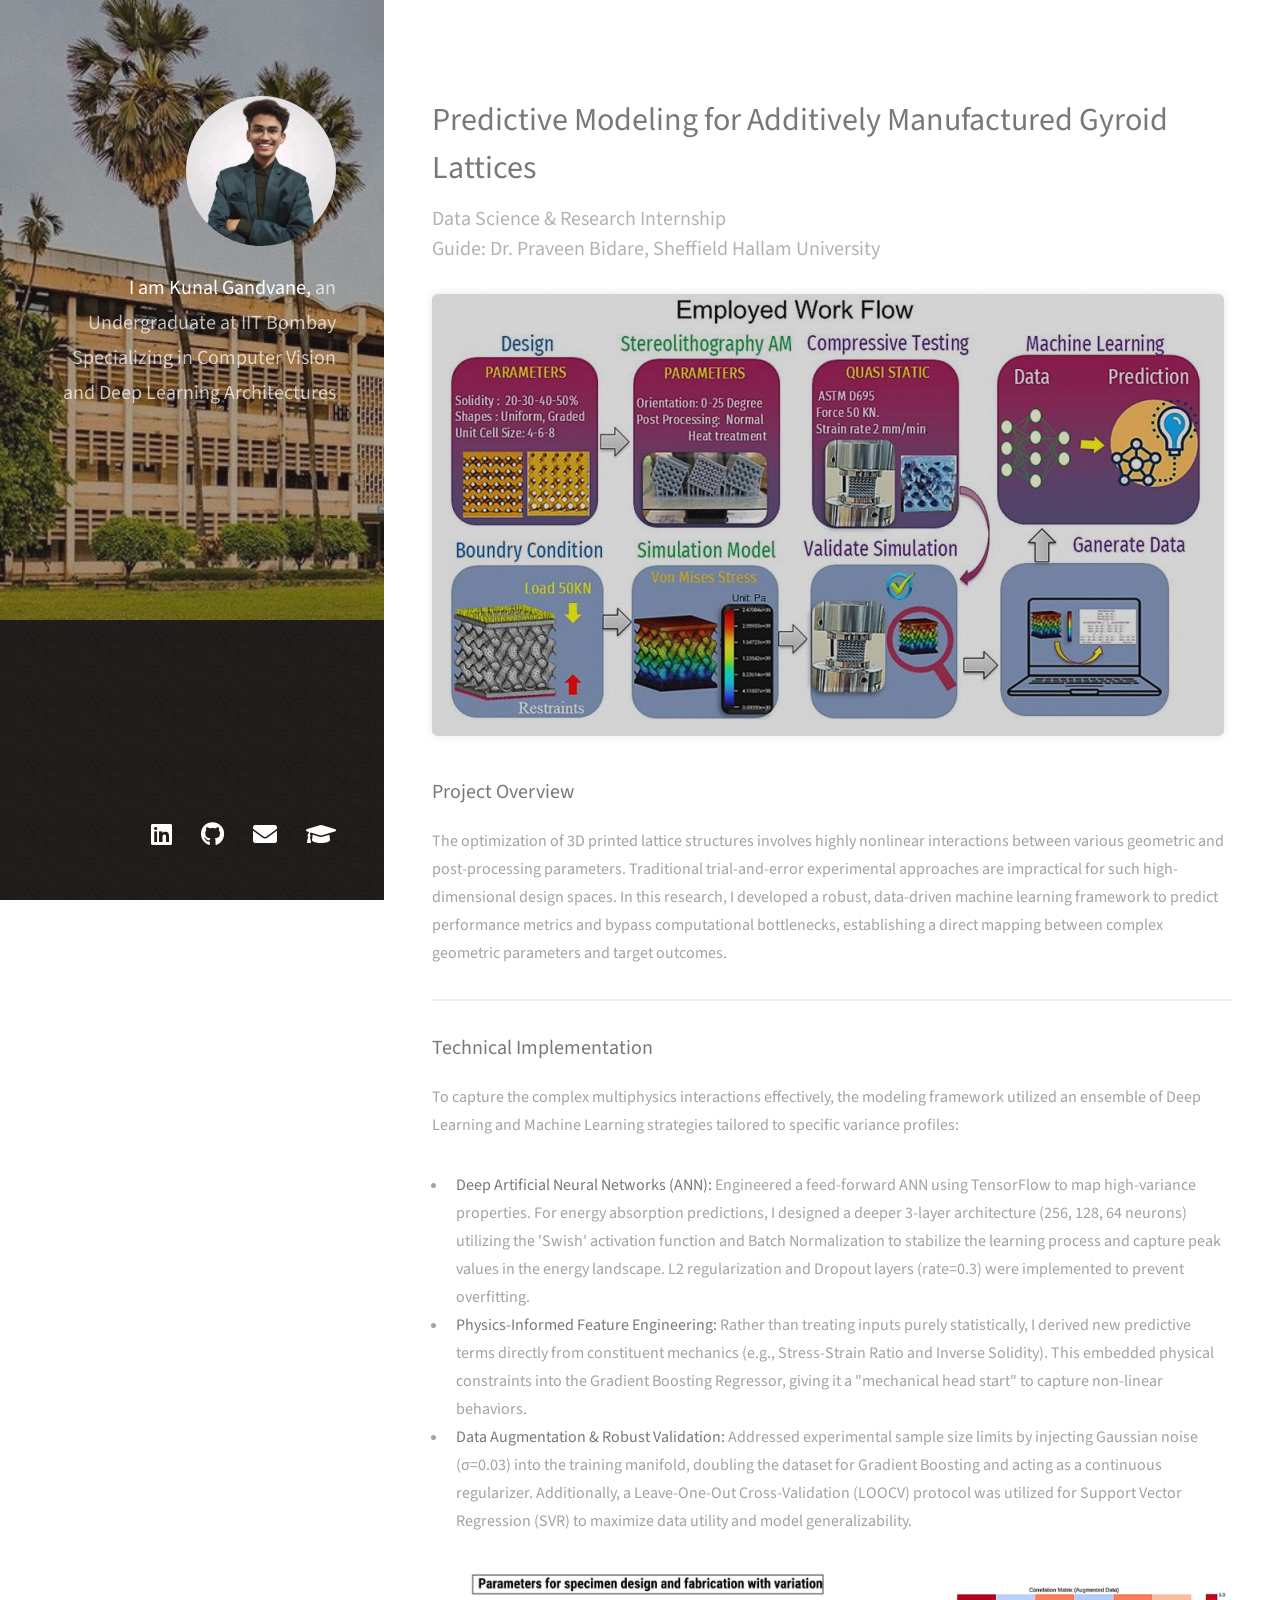
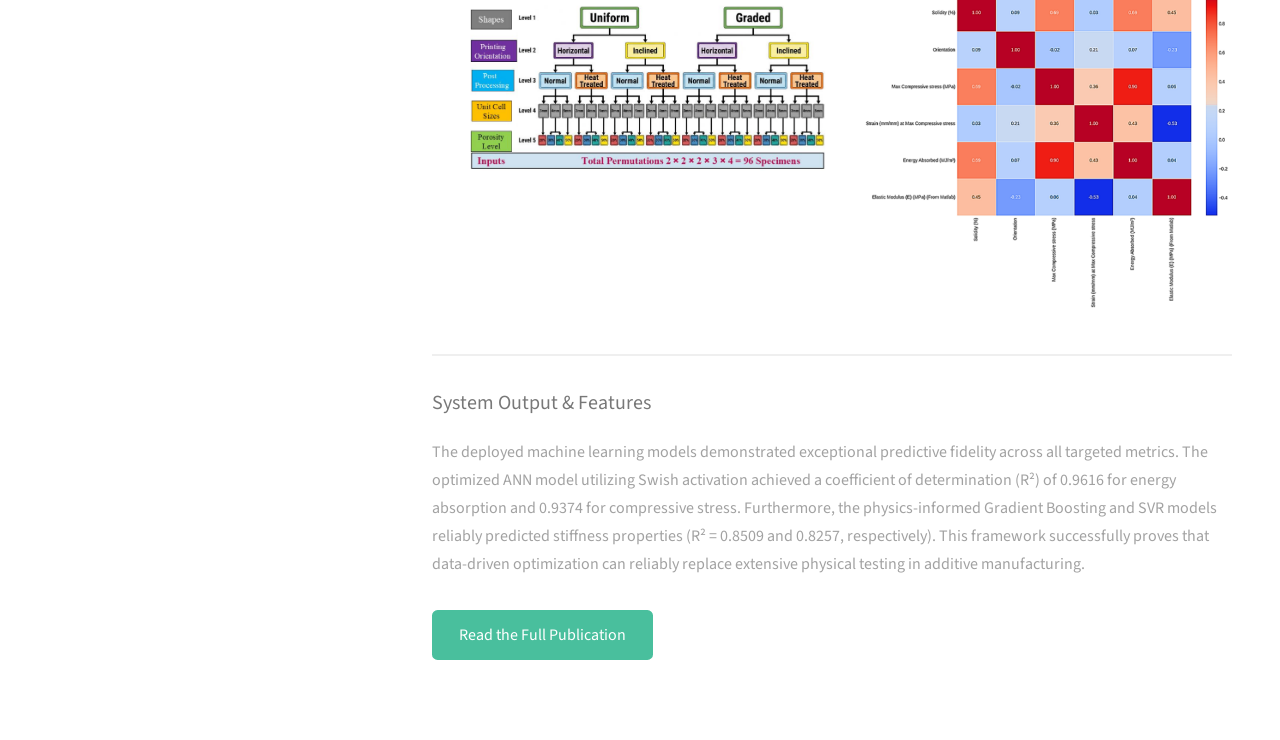
==== commit 8b187c00: "Update gyroid-project.html" ====
--- a/gyroid-project.html
+++ b/gyroid-project.html
@@ -10,9 +10,6 @@
 
         <header id="header">
             <div class="inner">
-                <ul class="actions" style="margin-bottom: 1.5em;">
-                    <li><a href="index.html" class="button small">← Back to Portfolio</a></li>
-                </ul>
                 <a href="index.html" class="image avatar"><img src="images/avatar.png" alt="Kunal Gandvane" style="width: 150px; height: 150px;" /></a>
                 <h1><strong>I am Kunal Gandvane,</strong><br />
                 an Undergraduate at IIT Bombay<br />
@@ -68,14 +65,15 @@
         </div>
 
         <footer id="footer">
-            <div class="inner">
-                <ul class="icons">
-                    <li><a href="https://linkedin.com/in/kunal-gandvane-b28062346" target="_blank" class="icon brands fa-linkedin"><span class="label">LinkedIn</span></a></li>
-                    <li><a href="https://github.com/webserver105" target="_blank" class="icon brands fa-github"><span class="label">Github</span></a></li>
-                    <li><a href="mailto:kunal7sr@gmail.com" class="icon solid fa-envelope"><span class="label">Email</span></a></li>
-                </ul>
-            </div>
-        </footer>
+				<div class="inner">
+				<ul class="icons">
+					<li style="margin-left: 10px;"><a href="https://www.linkedin.com/in/kunal-gandvane-b28062346/" class="icon brands fa-linkedin"><span class="label">LinkedIn </span></a></li>
+					<li style="margin-left: 10px;"><a href="https://github.com/webserver105" class="icon brands fa-github"><span class="label">Github</span></a></li>
+					<li style="margin-left: 10px;"><a href="mailto:24b0705@iitb.ac.in" class="icon solid fa-envelope"><span class="label">Email</span></a></li>
+					<li style="margin-left: 10px;"><a href="https://scholar.google.com/citations?user=GKqYZaQAAAAJ&hl=en" class="icon solid fa-graduation-cap"><span class="label">Google Scholar</span></a></li>
+				</ul>
+			</div>
+		</footer>
 
         <script src="assets/js/jquery.min.js"></script>
         <script src="assets/js/jquery.poptrox.min.js"></script>
@@ -85,4 +83,4 @@
         <script src="assets/js/main.js"></script>
 
     </body>
-</html>+</html>
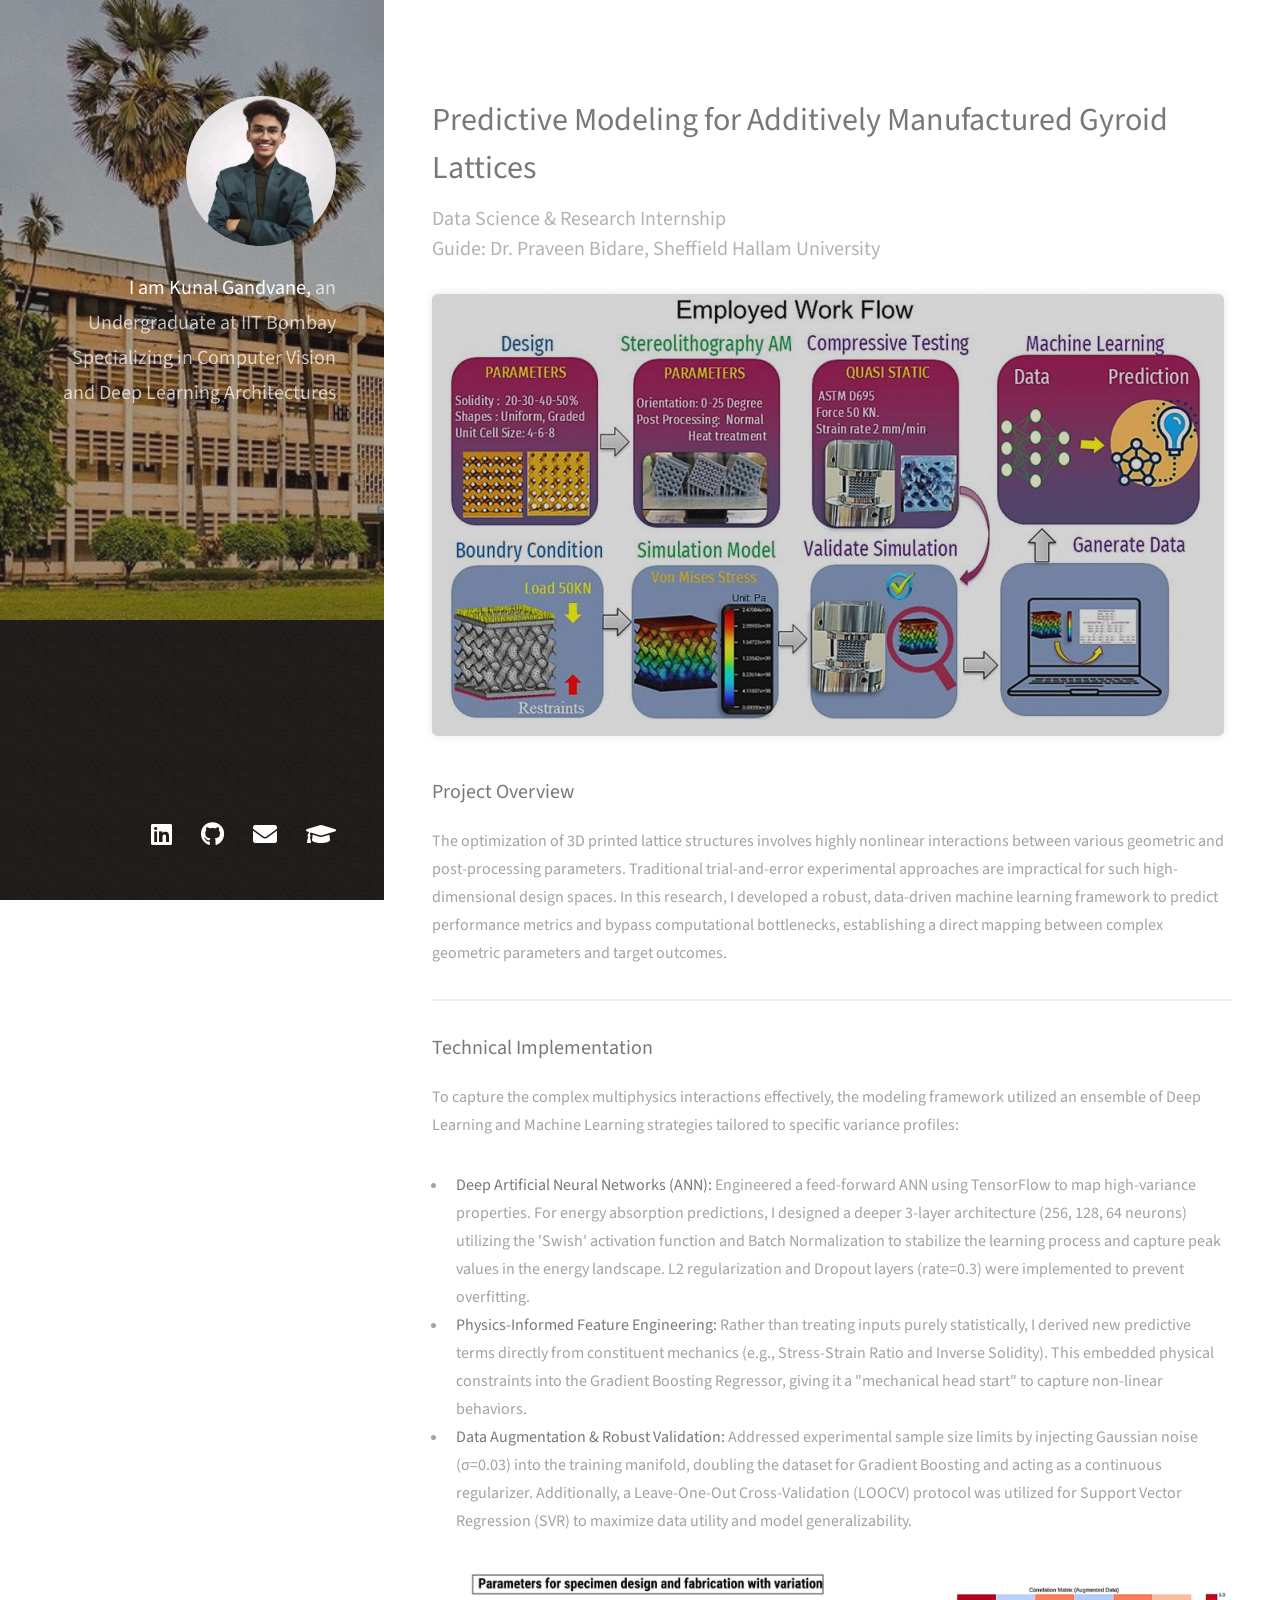
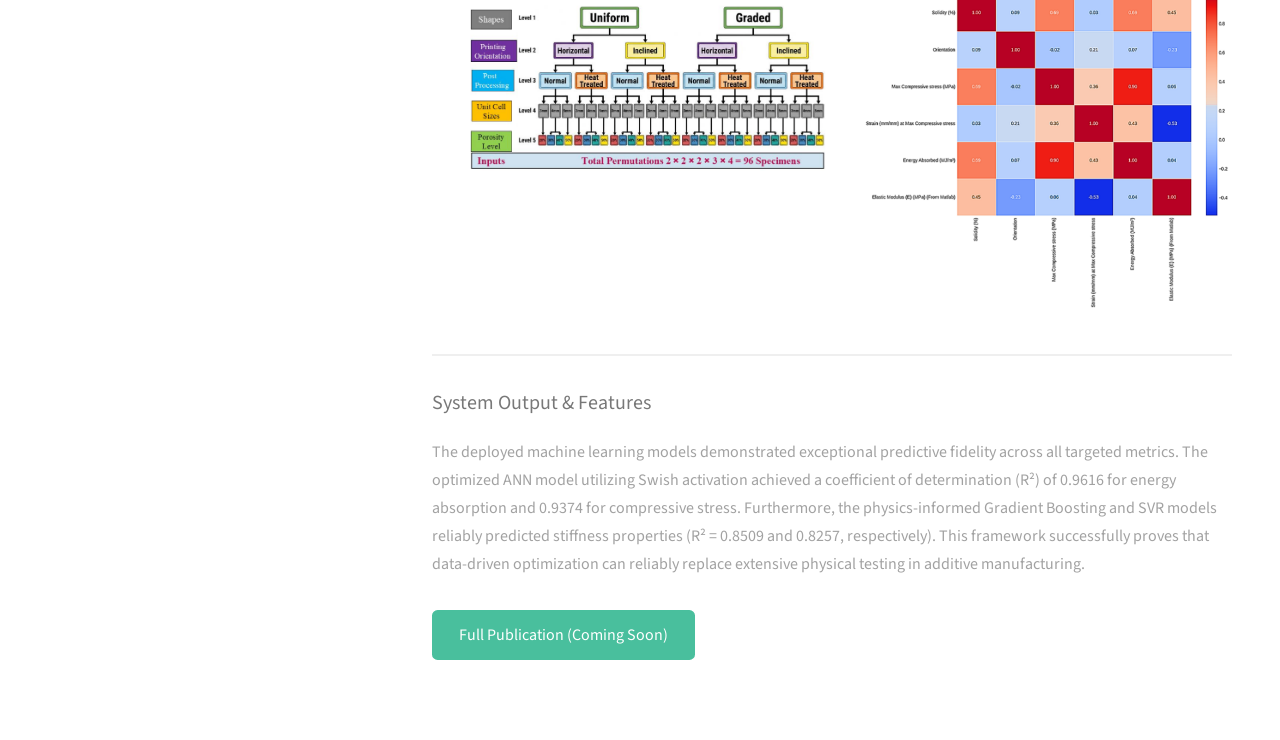
==== commit 02cc9d22: "Update gyroid-project.html" ====
--- a/gyroid-project.html
+++ b/gyroid-project.html
@@ -59,7 +59,7 @@
                 <p>The deployed machine learning models demonstrated exceptional predictive fidelity across all targeted metrics. The optimized ANN model utilizing Swish activation achieved a coefficient of determination (R&sup2;) of 0.9616 for energy absorption and 0.9374 for compressive stress. Furthermore, the physics-informed Gradient Boosting and SVR models reliably predicted stiffness properties (R&sup2; = 0.8509 and 0.8257, respectively). This framework successfully proves that data-driven optimization can reliably replace extensive physical testing in additive manufacturing.</p>
 
                 <ul class="actions">
-                    <li><a href="#" class="button primary">Read the Full Publication</a></li>
+                    <li><a href="#" class="button primary">Full Publication (Coming Soon)</a></li>
                 </ul>
             </section>
         </div>
